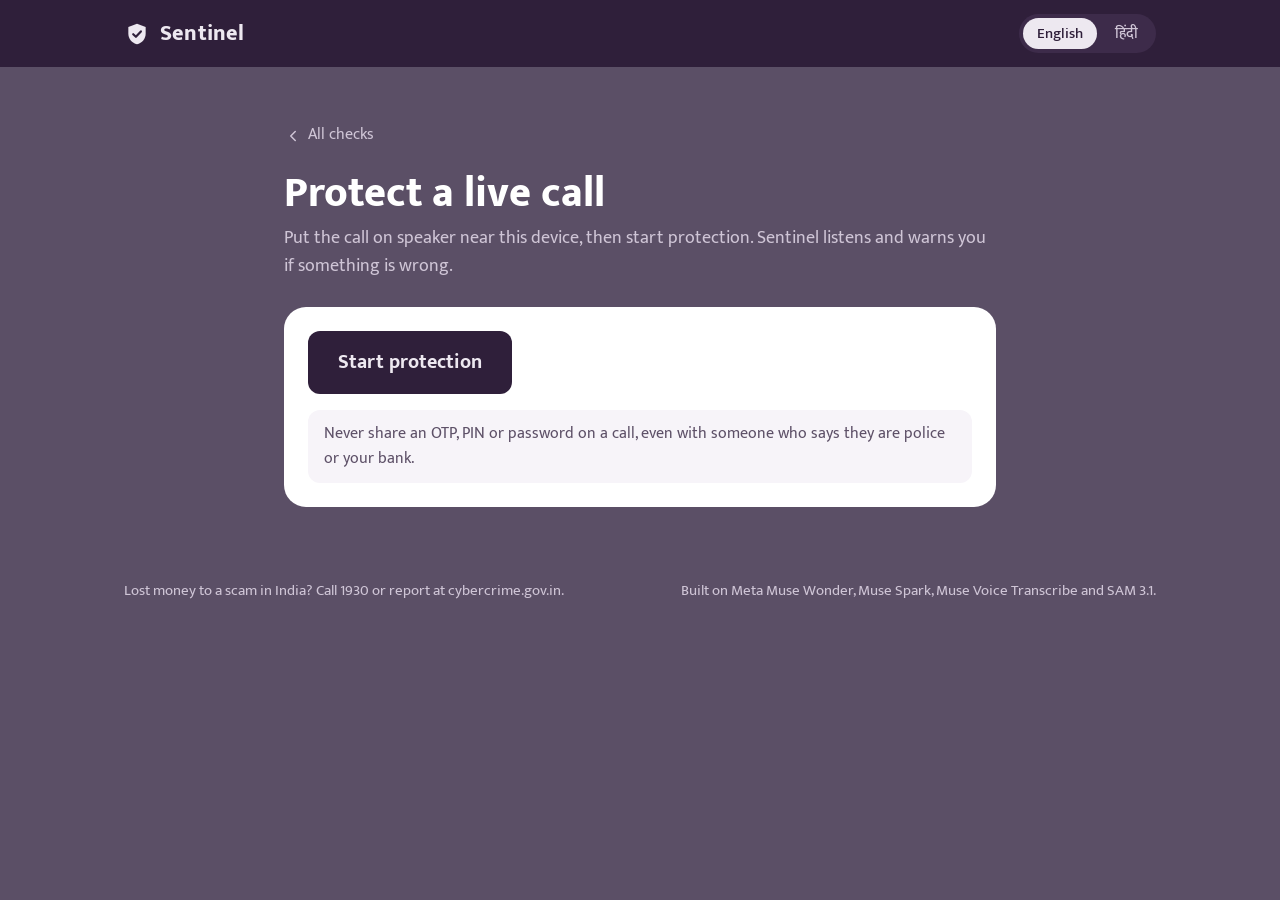
==== web/call.html @ 9b1523a7 "Sentinel: initial public version" ====
<!doctype html>
<html lang="en">
<head>
  <meta charset="utf-8">
  <meta name="viewport" content="width=device-width, initial-scale=1">
  <title>Protect a live call — Sentinel</title>
  <link rel="preconnect" href="https://fonts.googleapis.com">
  <link rel="preconnect" href="https://fonts.gstatic.com" crossorigin>
  <link href="https://fonts.googleapis.com/css2?family=Mukta:wght@400;500;700;800&display=swap" rel="stylesheet">
  <link rel="stylesheet" href="style.css?v=4">
  <script src="app.js?v=4" defer></script>
</head>
<body>

  <header class="topbar">
    <div class="topbar-inner">
      <a class="brand" href="index.html">
        <svg viewBox="0 0 24 24" fill="none" aria-hidden="true">
          <path d="M12 2.5 4 5.5v6.2c0 4.6 3.3 8.6 8 9.8 4.7-1.2 8-5.2 8-9.8V5.5l-8-3Z" fill="#EDE8F0"/>
          <path d="M8.5 12.2 11 14.6l4.6-5" stroke="#2F1F3A" stroke-width="2" stroke-linecap="round" stroke-linejoin="round"/>
        </svg>
        Sentinel
      </a>
      <div class="lang-switch" role="group" aria-label="Language">
        <button type="button" data-lang="English" aria-pressed="true">English</button>
        <button type="button" data-lang="Hindi" aria-pressed="false">हिंदी</button>
      </div>
    </div>
  </header>

  <main class="page">
    <a class="back" href="index.html">
      <svg viewBox="0 0 24 24" fill="none" stroke="currentColor" stroke-width="2" stroke-linecap="round" stroke-linejoin="round" aria-hidden="true"><path d="M15 18 9 12l6-6"/></svg>
      <span data-i18n="nav.all">All checks</span>
    </a>

    <h1 data-i18n="call.title">Protect a live call</h1>
    <p class="lead" data-i18n="call.lead">Put the call on speaker near this device, then start protection. Sentinel listens and warns you if something is wrong.</p>

    <!-- Before the call -->
    <div class="sheet call-start" id="start-view">
      <button type="button" class="btn-primary" id="start" data-i18n="call.cta">Start protection</button>
      <p class="call-tip" data-i18n="call.tip">Never share an OTP, PIN or password on a call, even with someone who says they are police or your bank.</p>
    </div>

    <!-- During the call -->
    <div class="call-live" id="live-view" hidden>
      <div class="call-status connecting" id="status">
        <div class="status-left">
          <span class="pulse" aria-hidden="true"></span>
          <span id="status-text" data-i18n="call.connecting">Connecting…</span>
          <span class="timer" id="timer">0:00</span>
        </div>
        <button type="button" class="btn-end" id="end" data-i18n="call.end">End protection</button>
      </div>

      <div class="sheet risk-panel" id="risk" aria-live="polite">
        <p class="risk-waiting" data-i18n="call.waiting">Sentinel is listening. Warnings will appear here.</p>
      </div>

      <div class="sheet convo">
        <h2 data-i18n="call.transcript">Live conversation</h2>
        <div class="convo-lines" id="lines"></div>
      </div>
    </div>

    <!-- After the call -->
    <div class="sheet call-ended" id="ended-view" hidden>
      <p id="ended-text" data-i18n="call.ended">Protection ended.</p>
      <button type="button" class="btn-primary" id="again" data-i18n="call.again">Start again</button>
    </div>

    <p id="error" class="error" role="alert" hidden></p>
  </main>

  <!-- Full-screen STOP takeover -->
  <div class="stop-overlay" id="stop" role="alertdialog" aria-modal="true" aria-labelledby="stop-title" aria-describedby="stop-message" hidden>
    <h2 class="stop-title" id="stop-title" data-i18n="call.stopTitle">STOP</h2>
    <p class="stop-message" id="stop-message"></p>
    <p class="stop-action" id="stop-action"></p>
    <button type="button" class="stop-ok" id="stop-ok" data-i18n="call.ok">Okay</button>
  </div>

  <footer>
    <p data-i18n="footer.help">Lost money to a scam in India? Call 1930 or report at cybercrime.gov.in.</p>
    <p data-i18n="footer.models">Built on Meta Muse Wonder, Muse Spark, Muse Voice Transcribe and SAM 3.1.</p>
  </footer>

  <script>
    const TARGET_RATE = 24000;   // what Muse Voice Transcribe expects

    // Float32 audio at the mic's rate -> 16-bit PCM at 24 kHz (linear resampling, fast enough for live use)
    function toPcm24k(input, fromRate) {
      const ratio = fromRate / TARGET_RATE;
      const outLen = Math.floor(input.length / ratio);
      const out = new Int16Array(outLen);
      for (let i = 0; i < outLen; i++) {
        const pos = i * ratio;
        const i0 = Math.floor(pos);
        const i1 = Math.min(i0 + 1, input.length - 1);
        const s = input[i0] + (input[i1] - input[i0]) * (pos - i0);
        const c = Math.max(-1, Math.min(1, s));
        out[i] = c < 0 ? c * 0x8000 : c * 0x7fff;
      }
      return out.buffer;
    }

    // While Sentinel speaks a warning, the mic is muted so the warning isn't transcribed as part of the call.
    let speaking = false;
    function speak(text) {
      if (!("speechSynthesis" in window) || !text) return;
      const u = new SpeechSynthesisUtterance(text);
      u.lang = getLang() === "Hindi" ? "hi-IN" : "en-IN";
      u.rate = 0.95;
      const done = () => setTimeout(() => { speaking = false; }, 600);   // small tail for room echo
      u.onend = done;
      u.onerror = done;
      speaking = true;
      speechSynthesis.cancel();
      speechSynthesis.speak(u);
    }
    function silenceLike(buffer) {
      return new Int16Array(new Int16Array(buffer).length).buffer;      // keep timing, send no voice
    }

    document.addEventListener("DOMContentLoaded", () => {
      const $ = (id) => document.getElementById(id);
      const startView = $("start-view"), liveView = $("live-view"), endedView = $("ended-view");
      const status = $("status"), statusText = $("status-text"), timer = $("timer");
      const risk = $("risk"), lines = $("lines"), errorBox = $("error");
      const overlay = $("stop");

      let ws = null, mic = null, tick = null, ending = false;
      let scammer = null, partialEl = null;

      function showError(text) {
        errorBox.textContent = text;
        errorBox.hidden = false;
      }

      // After the call ends, the conversation and final verdict stay visible for review.
      function setView(name) {
        startView.hidden = name !== "start";
        liveView.hidden = name === "start";
        endedView.hidden = name !== "ended";
        $("end").hidden = name === "ended";
        if (name === "ended") setStatus("call.ended", true);
      }

      function setStatus(key, connecting) {
        statusText.dataset.i18n = key;
        statusText.textContent = t(key);
        status.classList.toggle("connecting", connecting);
      }

      function speakerLabel(speaker) {
        if (!scammer) return `${t("speaker")} ${speaker}`;
        return speaker === scammer ? t("call.scammer") : t("call.other");
      }

      function relabelLines() {
        lines.querySelectorAll(".line[data-speaker]").forEach((line) => {
          line.classList.toggle("scammer", line.dataset.speaker === scammer);
          line.querySelector(".who").textContent = speakerLabel(line.dataset.speaker);
        });
      }

      function addLine(speaker, text) {
        partialEl?.remove();
        partialEl = null;
        const line = el("div", "line");
        line.dataset.speaker = speaker;
        line.classList.toggle("scammer", speaker === scammer);
        line.append(el("span", "who", speakerLabel(speaker)), el("span", "said", text));
        lines.append(line);
        lines.scrollTop = lines.scrollHeight;
      }

      function showPartial(text) {
        if (!text.trim()) return;
        if (!partialEl) {
          partialEl = el("div", "line partial");
          partialEl.append(el("span", "who", "…"), el("span", "said"));
          lines.append(partialEl);
        }
        partialEl.querySelector(".said").textContent = text;
        lines.scrollTop = lines.scrollHeight;
      }

      function showRisk(msg) {
        const verdict = String(msg.verdict || "SAFE").toUpperCase();
        risk.className = `sheet risk-panel verdict-${verdict.toLowerCase()}`;
        risk.replaceChildren();
        const head = el("div", "verdict-head");
        head.append(el("h2", "verdict-title", t(`verdict.${verdict}`)),
                    el("span", "risk", `${t("label.risk")} ${msg.score ?? 0}/100`));
        risk.append(head);
        if (msg.scam_type) risk.append(el("p", "scam-type", msg.scam_type));
        if (msg.action && verdict !== "SAFE") {
          const action = el("div", "action");
          action.append(el("h3", null, t("label.action")), el("p", null, msg.action));
          risk.append(action);
        }
        if (msg.scammer_speaker && msg.scammer_speaker !== scammer) {
          scammer = msg.scammer_speaker;
          relabelLines();
        }
      }

      function showStop(msg) {
        $("stop-message").textContent = msg.message || "";
        $("stop-action").textContent = msg.action || "";
        overlay.hidden = false;
        $("stop-ok").focus();
        speak(msg.message);
        navigator.vibrate?.([400, 150, 400, 150, 400]);
        showRisk({ verdict: "SCAM", score: 100, action: msg.action });
      }

      $("stop-ok").addEventListener("click", () => {
        overlay.hidden = true;
        speechSynthesis?.cancel();
        speaking = false;
        $("end").focus();
      });

      async function cleanup() {
        clearInterval(tick);
        const active = mic;
        mic = null;
        if (active) {
          try { await active.stop(); } catch { /* already stopped */ }
        }
      }

      async function start() {
        errorBox.hidden = true;
        ending = false;
        scammer = null;
        partialEl = null;
        lines.replaceChildren();
        risk.className = "sheet risk-panel";
        risk.replaceChildren(el("p", "risk-waiting", t("call.waiting")));
        setView("live");
        setStatus("call.connecting", true);
        timer.textContent = "0:00";

        const proto = location.protocol === "https:" ? "wss" : "ws";
        ws = new WebSocket(`${proto}://${location.host}/ws/live?language=${encodeURIComponent(getLang())}`);

        ws.onmessage = async (event) => {
          const msg = JSON.parse(event.data);
          switch (msg.type) {
            case "ready":
              try {
                mic = await startMic((chunk, rate) => {
                  if (ws?.readyState !== WebSocket.OPEN) return;
                  const pcm = toPcm24k(chunk, rate);
                  ws.send(speaking ? silenceLike(pcm) : pcm);
                });
              } catch (err) {
                showError(err.message);
                ws.close();
                setView("start");
                return;
              }
              setStatus("call.listening", false);
              const started = Date.now();
              tick = setInterval(() => {
                const secs = Math.floor((Date.now() - started) / 1000);
                timer.textContent = `${Math.floor(secs / 60)}:${String(secs % 60).padStart(2, "0")}`;
              }, 500);
              break;
            case "partial": showPartial(msg.text || ""); break;
            case "line": addLine(msg.speaker || "A", msg.text || ""); break;
            case "verdict": showRisk(msg); break;
            case "stop": showStop(msg); break;
            case "error": showError(msg.message || t("error.generic")); break;
            case "ended":
              ending = true;
              break;
          }
        };

        ws.onclose = async () => {
          await cleanup();
          ws = null;
          if (!ending) showError(t("call.lost"));
          setView("ended");
        };
      }

      async function end() {
        ending = true;
        await cleanup();
        if (ws?.readyState === WebSocket.OPEN) ws.send(JSON.stringify({ type: "end" }));
        setStatus("call.ended", true);
      }

      $("start").addEventListener("click", start);
      $("end").addEventListener("click", end);
      $("again").addEventListener("click", start);
      window.addEventListener("beforeunload", () => ws?.close());
    });
  </script>
</body>
</html>
---- web/style.css ----
/* Sentinel — shared styles
   Palette: Dusk mauve page, plum ink structure, white result sheets.
   Verdict colours (jade / saffron / signal red) are used ONLY for verdicts. */

:root {
  --dusk: #5B4F66;
  --dusk-deep: #4E4358;
  --plum: #2F1F3A;
  --plum-soft: #3D2B4A;
  --lilac: #EDE8F0;
  --lilac-dim: #CFC5D6;
  --white: #FFFFFF;
  --ink: #2F1F3A;
  --ink-soft: #5E5168;
  --jade: #1E8A5A;
  --saffron: #D99A00;
  --red: #D3263B;

  --radius-sheet: 22px;
  --radius-card: 18px;
  --radius-control: 12px;

  --font: "Mukta", "Noto Sans Devanagari", system-ui, sans-serif;
}

*, *::before, *::after { box-sizing: border-box; }

html { -webkit-text-size-adjust: 100%; }

body {
  margin: 0;
  font-family: var(--font);
  font-size: 18px;
  line-height: 1.55;
  color: var(--lilac);
  background: var(--dusk);
}

a { color: inherit; }

:focus-visible {
  outline: 3px solid var(--lilac);
  outline-offset: 3px;
  border-radius: 6px;
}

/* ---------- Top bar ---------- */

.topbar {
  background: var(--plum);
}

.topbar-inner {
  max-width: 1080px;
  margin: 0 auto;
  padding: 14px 24px;
  display: flex;
  align-items: center;
  justify-content: space-between;
  gap: 16px;
}

.brand {
  display: flex;
  align-items: center;
  gap: 10px;
  text-decoration: none;
  font-weight: 800;
  font-size: 22px;
  letter-spacing: 0.2px;
  color: var(--lilac);
}

.brand svg { width: 26px; height: 26px; }

.lang-switch {
  display: flex;
  gap: 4px;
  padding: 4px;
  border-radius: 999px;
  background: var(--plum-soft);
}

.lang-switch button {
  font: inherit;
  font-size: 15px;
  font-weight: 500;
  color: var(--lilac-dim);
  background: transparent;
  border: 0;
  padding: 4px 14px;
  border-radius: 999px;
  cursor: pointer;
}

.lang-switch button[aria-pressed="true"] {
  background: var(--lilac);
  color: var(--plum);
}

/* ---------- Page frame ---------- */

main {
  max-width: 1080px;
  margin: 0 auto;
  padding: 56px 24px 72px;
}

.intro { max-width: 640px; margin-bottom: 44px; }

.intro h1 {
  margin: 0 0 14px;
  font-size: clamp(34px, 5.2vw, 54px);
  line-height: 1.08;
  font-weight: 800;
  color: var(--white);
}

.intro p {
  margin: 0;
  font-size: 19px;
  color: var(--lilac-dim);
}

/* ---------- Feature grid (home) ---------- */

.features {
  display: grid;
  grid-template-columns: 1.35fr 1fr;
  grid-template-areas:
    "call voice"
    "call screenshot"
    "message message";
  gap: 18px;
}

.feature {
  position: relative;
  display: flex;
  flex-direction: column;
  gap: 8px;
  padding: 26px 26px 24px;
  border-radius: var(--radius-card);
  background: var(--white);
  color: var(--ink);
  text-decoration: none;
  border: 2px solid transparent;
  transition: border-color 0.15s ease;
}

.feature:hover { border-color: var(--plum); }

.feature h2 {
  margin: 0;
  font-size: 23px;
  line-height: 1.2;
  font-weight: 700;
}

.feature p {
  margin: 0;
  color: var(--ink-soft);
  font-size: 17px;
  max-width: 46ch;
}

.feature .icon {
  width: 44px;
  height: 44px;
  display: grid;
  place-items: center;
  border-radius: 12px;
  background: var(--lilac);
  color: var(--plum);
  margin-bottom: 6px;
}

.feature .icon svg { width: 24px; height: 24px; }

.feature-voice { grid-area: voice; }
.feature-screenshot { grid-area: screenshot; }

/* Message card: a wide horizontal strip, different rhythm from the others */
.feature-message {
  grid-area: message;
  flex-direction: row;
  align-items: center;
  gap: 20px;
}
.feature-message .icon { margin: 0; flex-shrink: 0; }
.feature-message .text { display: flex; flex-direction: column; gap: 4px; }

/* Live call: the hero feature, plum and larger */
.feature-call {
  grid-area: call;
  background: var(--plum);
  color: var(--lilac);
  padding: 34px 32px 30px;
  border-radius: var(--radius-sheet);
  justify-content: space-between;
  min-height: 360px;
}
.feature-call:hover { border-color: var(--lilac); }
.feature-call h2 { font-size: 32px; color: var(--white); }
.feature-call p { color: var(--lilac-dim); font-size: 18px; }
.feature-call .icon { background: var(--plum-soft); color: var(--lilac); }

.cta {
  align-self: flex-start;
  margin-top: 18px;
  padding: 12px 22px;
  border-radius: var(--radius-control);
  background: var(--lilac);
  color: var(--plum);
  font-weight: 700;
  font-size: 17px;
}

/* Listening bars: the one ambient motion on the home page */
.listening {
  display: flex;
  align-items: flex-end;
  gap: 5px;
  height: 40px;
  margin: 18px 0 4px;
}
.listening span {
  width: 6px;
  border-radius: 3px;
  background: var(--lilac-dim);
  height: 30%;
  animation: listen 1.4s ease-in-out infinite;
}
.listening span:nth-child(2) { animation-delay: 0.15s; }
.listening span:nth-child(3) { animation-delay: 0.3s; }
.listening span:nth-child(4) { animation-delay: 0.45s; }
.listening span:nth-child(5) { animation-delay: 0.6s; }
.listening span:nth-child(6) { animation-delay: 0.75s; }
.listening span:nth-child(7) { animation-delay: 0.9s; }

@keyframes listen {
  0%, 100% { height: 25%; }
  50% { height: 95%; }
}

/* ---------- Footer ---------- */

footer {
  max-width: 1080px;
  margin: 0 auto;
  padding: 0 24px 40px;
  font-size: 15px;
  color: var(--lilac-dim);
  display: flex;
  flex-wrap: wrap;
  justify-content: space-between;
  gap: 8px 24px;
}

footer p { margin: 0; }

/* ---------- Responsive ---------- */

@media (max-width: 760px) {
  main { padding: 36px 18px 56px; }
  .features {
    grid-template-columns: 1fr;
    grid-template-areas: "call" "voice" "screenshot" "message";
  }
  .feature-call { min-height: 0; }
  .feature-message { flex-direction: column; align-items: flex-start; }
}

@media (prefers-reduced-motion: reduce) {
  .listening span { animation: none; height: 60%; }
  .feature { transition: none; }
}

/* =========================================================
   Feature pages (message, screenshot, voice, call)
   ========================================================= */

:root {
  --saffron-text: #8A6000;          /* readable saffron for text on white */
  --red-tint: #FBE8EA;
  --saffron-tint: #FCF2DA;
  --jade-tint: #E4F3EC;
}

.page { max-width: 760px; }

.back {
  display: inline-flex;
  align-items: center;
  gap: 6px;
  margin-bottom: 22px;
  font-size: 16px;
  color: var(--lilac-dim);
  text-decoration: none;
}
.back:hover { color: var(--white); }
.back svg { width: 18px; height: 18px; }

.page h1 {
  margin: 0 0 8px;
  font-size: clamp(30px, 4.4vw, 42px);
  line-height: 1.12;
  font-weight: 800;
  color: var(--white);
}

.lead { margin: 0 0 26px; color: var(--lilac-dim); font-size: 18px; }

.sr-only {
  position: absolute; width: 1px; height: 1px; padding: 0; margin: -1px;
  overflow: hidden; clip: rect(0 0 0 0); white-space: nowrap; border: 0;
}

/* White sheet: the only white surface, where input and results live */
.sheet {
  background: var(--white);
  color: var(--ink);
  border-radius: var(--radius-sheet);
  padding: 24px;
}

textarea {
  width: 100%;
  min-height: 170px;
  resize: vertical;
  font: inherit;
  font-size: 18px;
  color: var(--ink);
  border: 2px solid #E4DEE8;
  border-radius: var(--radius-control);
  padding: 14px 16px;
  background: #FBFAFC;
}
textarea:focus { outline: none; border-color: var(--plum); background: var(--white); }

.input-row {
  display: flex;
  flex-wrap: wrap;
  align-items: center;
  justify-content: space-between;
  gap: 14px;
  margin-top: 16px;
}

.examples {
  display: flex;
  flex-wrap: wrap;
  align-items: center;
  gap: 8px;
  font-size: 15px;
  color: var(--ink-soft);
}

.chip {
  font: inherit;
  font-size: 15px;
  padding: 4px 12px;
  border-radius: 999px;
  border: 1.5px solid #D9D1DF;
  background: var(--white);
  color: var(--ink);
  cursor: pointer;
}
.chip:hover { border-color: var(--plum); }

.btn-primary {
  font: inherit;
  font-size: 18px;
  font-weight: 700;
  padding: 12px 26px;
  border: 0;
  border-radius: var(--radius-control);
  background: var(--plum);
  color: var(--lilac);
  cursor: pointer;
}
.btn-primary:hover { background: var(--plum-soft); }
.btn-primary:disabled { opacity: 0.55; cursor: progress; }
.sheet .btn-primary:focus-visible, .sheet .chip:focus-visible { outline-color: var(--plum); }

.error {
  margin: 16px 0 0;
  padding: 12px 16px;
  border-radius: var(--radius-control);
  background: var(--red-tint);
  color: #8E1222;
  font-weight: 500;
}

.loading {
  display: flex;
  align-items: center;
  gap: 12px;
  margin-top: 22px;
  color: var(--lilac);
  font-size: 18px;
}
.loading[hidden], .error[hidden] { display: none; }

.spinner {
  width: 20px; height: 20px;
  border-radius: 50%;
  border: 3px solid rgba(237, 232, 240, 0.3);
  border-top-color: var(--lilac);
  animation: spin 0.9s linear infinite;
}
@keyframes spin { to { transform: rotate(360deg); } }

/* ---------- Result sheet ---------- */

#result:empty { display: none; }
#result { margin-top: 26px; scroll-margin-top: 20px; }

.result { border-top: 8px solid var(--jade); padding-top: 26px; }
.verdict-scam { border-top-color: var(--red); }
.verdict-suspicious { border-top-color: var(--saffron); }

.verdict-head {
  display: flex;
  flex-wrap: wrap;
  align-items: baseline;
  justify-content: space-between;
  gap: 8px 16px;
}

.verdict-title {
  margin: 0;
  font-size: clamp(28px, 4vw, 36px);
  line-height: 1.15;
  font-weight: 800;
  color: var(--jade);
}
.verdict-title:focus { outline: none; }
.verdict-scam .verdict-title { color: var(--red); }
.verdict-suspicious .verdict-title { color: var(--saffron-text); }

.risk { font-size: 16px; font-weight: 500; color: var(--ink-soft); }

.scam-type { margin: 4px 0 0; font-size: 17px; color: var(--ink-soft); }

.action {
  margin: 20px 0 6px;
  padding: 16px 18px;
  border-radius: var(--radius-control);
  background: var(--jade-tint);
}
.verdict-scam .action { background: var(--red-tint); }
.verdict-suspicious .action { background: var(--saffron-tint); }
.action h3 { margin: 0 0 4px; }
.action p { margin: 0; font-size: 19px; font-weight: 500; }

.result h3 {
  margin: 22px 0 6px;
  font-size: 18px;
  font-weight: 700;
  color: var(--ink);
}

.explanation { margin: 0; max-width: 68ch; }

.signs, .findings { list-style: none; margin: 0; padding: 0; }

.signs li {
  padding: 10px 0;
  border-bottom: 1px solid #EEE9F1;
}
.signs li:last-child { border-bottom: 0; }
.signs strong { display: block; font-weight: 700; }
.signs q {
  display: block;
  margin-top: 2px;
  color: var(--ink-soft);
  font-style: italic;
}

.findings li {
  display: flex;
  gap: 12px;
  align-items: baseline;
  padding: 8px 0;
}
.findings .tool {
  flex-shrink: 0;
  font-size: 14px;
  font-weight: 700;
  padding: 2px 10px;
  border-radius: 999px;
  background: var(--lilac);
  color: var(--plum);
}

@media (max-width: 760px) {
  .sheet { padding: 18px; }
  .input-row { flex-direction: column; align-items: stretch; }
  .btn-primary { width: 100%; }
  .findings li { flex-direction: column; gap: 4px; }
}

@media (prefers-reduced-motion: reduce) {
  .spinner { animation-duration: 2.5s; }
}

/* ---------- Screenshot attachment (message page) ---------- */

.attach-row {
  display: flex;
  flex-wrap: wrap;
  align-items: center;
  gap: 10px 14px;
  margin-top: 14px;
}

.attach-btn {
  display: inline-flex;
  align-items: center;
  gap: 8px;
  font-size: 16px;
  font-weight: 700;
  padding: 8px 16px;
  border-radius: var(--radius-control);
  border: 2px solid var(--plum);
  color: var(--plum);
  background: var(--white);
  cursor: pointer;
}
.attach-btn:hover { background: var(--lilac); }
.attach-btn svg { width: 18px; height: 18px; }
.attach-btn:focus-within { outline: 3px solid var(--plum); outline-offset: 3px; }

.attach-hint { font-size: 15px; color: var(--ink-soft); }

.preview {
  display: flex;
  align-items: center;
  gap: 14px;
  margin-top: 14px;
  padding: 10px;
  border-radius: var(--radius-control);
  background: #F7F4F9;
}
.preview[hidden] { display: none; }
.preview img {
  height: 96px;
  max-width: 160px;
  object-fit: cover;
  border-radius: 8px;
  border: 1px solid #E4DEE8;
}
.preview .name { font-size: 15px; color: var(--ink-soft); word-break: break-all; }

.remove-btn {
  margin-left: auto;
  font: inherit;
  font-size: 15px;
  padding: 6px 12px;
  border-radius: 999px;
  border: 1.5px solid #D9D1DF;
  background: var(--white);
  color: var(--ink);
  cursor: pointer;
}
.remove-btn:hover { border-color: var(--red); color: var(--red); }

.sheet.dragging { outline: 3px dashed var(--plum); outline-offset: -10px; }

/* ---------- Screenshot page ---------- */

.dropzone {
  display: flex;
  flex-direction: column;
  align-items: center;
  justify-content: center;
  gap: 14px;
  min-height: 230px;
  padding: 28px 20px;
  text-align: center;
  border: 2px dashed #CFC5D6;
  border-radius: var(--radius-control);
  background: #FBFAFC;
  color: var(--ink-soft);
}
.dropzone[hidden] { display: none; }
.dropzone svg { width: 40px; height: 40px; color: var(--plum); }
.dropzone p { margin: 0; font-size: 17px; }
.dragging .dropzone, .dropzone.dragging { border-color: var(--plum); background: var(--lilac); }

.preview-large {
  display: flex;
  flex-direction: column;
  align-items: center;
  gap: 12px;
}
.preview-large[hidden] { display: none; }
.preview-large img {
  max-width: 100%;
  max-height: 360px;
  border-radius: 10px;
  border: 1px solid #E4DEE8;
}

.actions-row {
  display: flex;
  flex-wrap: wrap;
  justify-content: flex-end;
  gap: 12px;
  margin-top: 16px;
}

/* Evidence: image with numbered boxes, list beside it */
.evidence {
  display: grid;
  grid-template-columns: minmax(0, 1fr) minmax(200px, 0.8fr);
  gap: 22px;
  align-items: start;
  margin: 22px 0 4px;
}

.evidence-frame {
  position: relative;
  justify-self: center;
  line-height: 0;
  max-width: 100%;
}
.evidence-frame img {
  display: block;
  max-width: 100%;
  max-height: 560px;
  border-radius: 10px;
}

.ebox {
  position: absolute;
  border: 3px solid var(--red);
  border-radius: 6px;
  transition: background-color 0.15s ease;
}
.ebox.active { background: rgba(211, 38, 59, 0.18); }

.etag {
  position: absolute;
  top: -14px;
  left: -3px;
  min-width: 24px;
  height: 24px;
  padding: 0 6px;
  border-radius: 6px;
  background: var(--red);
  color: var(--white);
  font-size: 14px;
  font-weight: 800;
  line-height: 24px;
  text-align: center;
}

.evidence-side h3 { margin-top: 0; }

.evidence-list { list-style: none; margin: 0; padding: 0; }
.evidence-list li {
  display: flex;
  gap: 12px;
  align-items: flex-start;
  padding: 10px 8px;
  border-radius: 10px;
  cursor: default;
}
.evidence-list li:hover, .evidence-list li:focus { background: var(--red-tint); outline: none; }
.evidence-list .num {
  flex-shrink: 0;
  width: 26px;
  height: 26px;
  border-radius: 6px;
  background: var(--red);
  color: var(--white);
  font-weight: 800;
  font-size: 14px;
  display: grid;
  place-items: center;
}
.evidence-list .etext { display: flex; flex-direction: column; line-height: 1.35; }
.evidence-list small { color: var(--ink-soft); font-size: 14px; }

@media (max-width: 760px) {
  .evidence { grid-template-columns: 1fr; }
}

@media (prefers-reduced-motion: reduce) {
  .ebox { transition: none; }
}

/* ---------- Voice page ---------- */

.voice-input {
  display: grid;
  grid-template-columns: 1fr auto 1fr;
  align-items: stretch;
  gap: 16px;
}
.voice-input[hidden] { display: none; }
.voice-input .dropzone { min-height: 200px; }
.or {
  align-self: center;
  font-size: 16px;
  color: var(--ink-soft);
}

.recorder {
  display: flex;
  flex-direction: column;
  align-items: center;
  justify-content: center;
  gap: 12px;
  border-radius: var(--radius-control);
  background: #FBFAFC;
  border: 2px solid #EEE9F1;
  padding: 24px 16px;
}

.record-btn {
  width: 84px;
  height: 84px;
  border-radius: 50%;
  border: 0;
  background: var(--plum);
  color: var(--lilac);
  display: grid;
  place-items: center;
  cursor: pointer;
}
.record-btn svg { width: 34px; height: 34px; }
.record-btn:hover { background: var(--plum-soft); }
.record-btn.recording { background: var(--red); }
.record-btn:focus-visible { outline: 3px solid var(--plum); outline-offset: 4px; }

.record-label { font-weight: 700; font-size: 17px; color: var(--ink); }
.timer { font-size: 22px; font-weight: 700; color: var(--red); font-variant-numeric: tabular-nums; }
.timer[hidden] { display: none; }

.audio-preview {
  display: flex;
  flex-wrap: wrap;
  align-items: center;
  gap: 12px;
}
.audio-preview[hidden] { display: none; }
.audio-preview audio { flex: 1 1 280px; }

.voice-box {
  margin-top: 22px;
  padding: 18px;
  border-radius: var(--radius-control);
  border: 2px solid #EEE9F1;
}
.voice-box h3 { margin: 0 0 4px; }
.voice-verdict { margin: 0 0 12px; font-size: 21px; font-weight: 800; color: var(--saffron-text); }
.voice-real .voice-verdict { color: var(--jade); }
.voice-ai_generated .voice-verdict { color: var(--red); }

.meter-label { margin: 0 0 6px; font-size: 15px; color: var(--ink-soft); }
.meter {
  height: 10px;
  border-radius: 999px;
  background: #EEE9F1;
  overflow: hidden;
}
.meter span { display: block; height: 100%; background: var(--saffron); border-radius: 999px; }
.voice-real .meter span { background: var(--jade); }
.voice-ai_generated .meter span { background: var(--red); }

.voice-signals { margin: 12px 0 0; padding-left: 20px; }
.voice-signals li { margin: 2px 0; }
.voice-note { margin: 12px 0 0; font-size: 15px; color: var(--ink-soft); }

.transcript {
  margin-top: 22px;
  padding: 14px 16px;
  border-radius: var(--radius-control);
  background: #F7F4F9;
}
.transcript summary { cursor: pointer; font-weight: 700; }
.transcript p { margin: 10px 0 0; }

@media (max-width: 760px) {
  .voice-input { grid-template-columns: 1fr; }
  .or { justify-self: center; }
}

/* ---------- Live call page ---------- */

.call-start {
  display: flex;
  flex-direction: column;
  align-items: flex-start;
  gap: 16px;
}
.call-start[hidden], .call-live[hidden], .call-ended[hidden] { display: none; }
.call-start .btn-primary { font-size: 20px; padding: 16px 30px; }
.call-tip {
  margin: 0;
  padding: 12px 16px;
  border-radius: var(--radius-control);
  background: #F7F4F9;
  color: var(--ink-soft);
  font-size: 16px;
}

.call-status {
  display: flex;
  flex-wrap: wrap;
  align-items: center;
  justify-content: space-between;
  gap: 12px;
  margin-bottom: 18px;
  color: var(--lilac);
}
.status-left { display: flex; align-items: center; gap: 10px; font-size: 18px; font-weight: 700; }
.status-left .timer { color: var(--lilac-dim); font-size: 18px; font-weight: 500; }

.pulse {
  width: 12px;
  height: 12px;
  border-radius: 50%;
  background: #7FD4A8;
  box-shadow: 0 0 0 0 rgba(127, 212, 168, 0.6);
  animation: pulse 1.8s ease-out infinite;
}
.connecting .pulse { background: var(--lilac-dim); animation: none; }
@keyframes pulse {
  0% { box-shadow: 0 0 0 0 rgba(127, 212, 168, 0.6); }
  100% { box-shadow: 0 0 0 12px rgba(127, 212, 168, 0); }
}

.btn-end {
  font: inherit;
  font-size: 17px;
  font-weight: 700;
  padding: 10px 20px;
  border-radius: var(--radius-control);
  border: 2px solid var(--lilac);
  background: transparent;
  color: var(--lilac);
  cursor: pointer;
}
.btn-end:hover { background: var(--lilac); color: var(--plum); }

.risk-panel {
  border-top: 8px solid var(--lilac-dim);
  margin-bottom: 18px;
}
.risk-panel.verdict-safe { border-top-color: var(--jade); }
.risk-panel.verdict-suspicious { border-top-color: var(--saffron); }
.risk-panel.verdict-scam { border-top-color: var(--red); }
.risk-waiting { margin: 0; color: var(--ink-soft); font-size: 18px; }
.risk-panel .verdict-title { font-size: clamp(26px, 3.6vw, 32px); }
.risk-panel .action { margin-bottom: 0; }

.convo h2 { margin: 0 0 10px; font-size: 18px; font-weight: 700; color: var(--ink); }
.convo-lines {
  max-height: 340px;
  overflow-y: auto;
  display: flex;
  flex-direction: column;
  gap: 10px;
  padding-right: 4px;
}
.line { display: flex; gap: 10px; align-items: baseline; }
.line .who {
  flex-shrink: 0;
  font-size: 13px;
  font-weight: 700;
  padding: 2px 10px;
  border-radius: 999px;
  background: var(--lilac);
  color: var(--plum);
  white-space: nowrap;
}
.line.scammer .who { background: var(--red-tint); color: #8E1222; }
.line .said { color: var(--ink); }
.line.partial .said { color: var(--ink-soft); font-style: italic; }

.call-ended { display: flex; flex-direction: column; align-items: flex-start; gap: 14px; }
.call-ended p { margin: 0; font-size: 20px; font-weight: 700; color: var(--ink); }

/* Full-screen STOP takeover */
.stop-overlay {
  position: fixed;
  inset: 0;
  z-index: 1000;
  display: flex;
  flex-direction: column;
  align-items: center;
  justify-content: center;
  gap: 18px;
  padding: 32px 24px;
  text-align: center;
  background: var(--red);
  color: var(--white);
}
.stop-overlay[hidden] { display: none; }
.stop-title {
  margin: 0;
  font-size: clamp(64px, 14vw, 132px);
  line-height: 1;
  font-weight: 800;
  letter-spacing: 1px;
}
.stop-message {
  margin: 0;
  max-width: 24ch;
  font-size: clamp(24px, 3.6vw, 34px);
  line-height: 1.3;
  font-weight: 700;
}
.stop-action { margin: 0; max-width: 46ch; font-size: 19px; opacity: 0.95; }
.stop-ok {
  margin-top: 10px;
  font: inherit;
  font-size: 20px;
  font-weight: 800;
  padding: 14px 40px;
  border: 0;
  border-radius: var(--radius-control);
  background: var(--white);
  color: var(--red);
  cursor: pointer;
}
.stop-ok:focus-visible { outline: 3px solid var(--white); outline-offset: 4px; }

@media (prefers-reduced-motion: reduce) {
  .pulse { animation: none; }
}
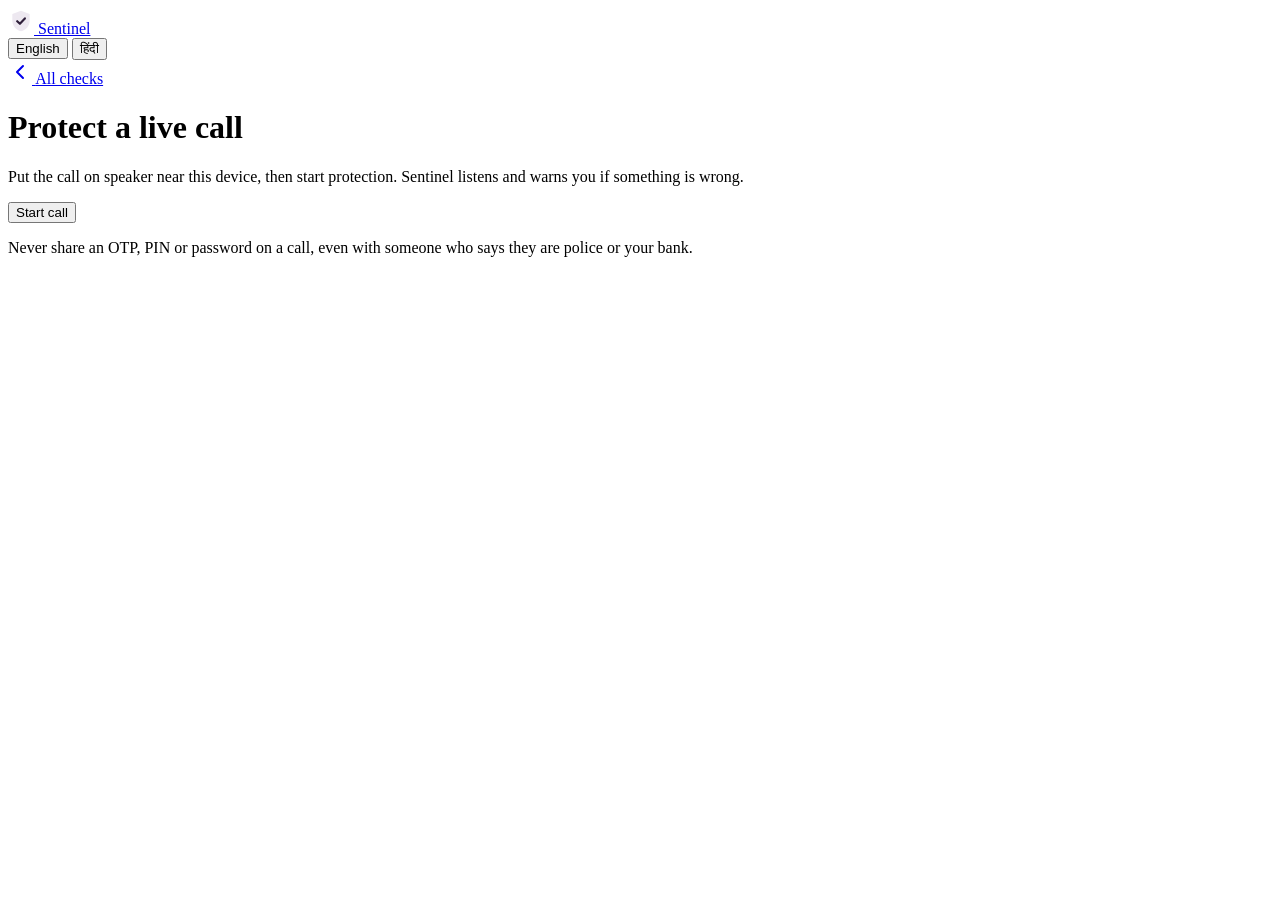
==== commit bdeb84bf: "Add favicon" ====
--- a/web/call.html
+++ b/web/call.html
@@ -7,15 +7,16 @@
   <link rel="preconnect" href="https://fonts.googleapis.com">
   <link rel="preconnect" href="https://fonts.gstatic.com" crossorigin>
   <link href="https://fonts.googleapis.com/css2?family=Mukta:wght@400;500;700;800&display=swap" rel="stylesheet">
-  <link rel="stylesheet" href="style.css?v=4">
-  <script src="app.js?v=4" defer></script>
+  <link rel="icon" href="favicon.svg" type="image/svg+xml">
+  <link rel="stylesheet" href="style.css?v=12">
+  <script src="app.js?v=12" defer></script>
 </head>
 <body>
 
   <header class="topbar">
     <div class="topbar-inner">
       <a class="brand" href="index.html">
-        <svg viewBox="0 0 24 24" fill="none" aria-hidden="true">
+        <svg viewBox="0 0 24 24" width="26" height="26" fill="none" aria-hidden="true">
           <path d="M12 2.5 4 5.5v6.2c0 4.6 3.3 8.6 8 9.8 4.7-1.2 8-5.2 8-9.8V5.5l-8-3Z" fill="#EDE8F0"/>
           <path d="M8.5 12.2 11 14.6l4.6-5" stroke="#2F1F3A" stroke-width="2" stroke-linecap="round" stroke-linejoin="round"/>
         </svg>
@@ -30,7 +31,7 @@
 
   <main class="page">
     <a class="back" href="index.html">
-      <svg viewBox="0 0 24 24" fill="none" stroke="currentColor" stroke-width="2" stroke-linecap="round" stroke-linejoin="round" aria-hidden="true"><path d="M15 18 9 12l6-6"/></svg>
+      <svg viewBox="0 0 24 24" width="24" height="24" fill="none" stroke="currentColor" stroke-width="2" stroke-linecap="round" stroke-linejoin="round" aria-hidden="true"><path d="M15 18 9 12l6-6"/></svg>
       <span data-i18n="nav.all">All checks</span>
     </a>
 
@@ -39,7 +40,7 @@
 
     <!-- Before the call -->
     <div class="sheet call-start" id="start-view">
-      <button type="button" class="btn-primary" id="start" data-i18n="call.cta">Start protection</button>
+      <button type="button" class="btn-primary" id="start" data-i18n="call.start">Start call</button>
       <p class="call-tip" data-i18n="call.tip">Never share an OTP, PIN or password on a call, even with someone who says they are police or your bank.</p>
     </div>
 
@@ -51,7 +52,7 @@
           <span id="status-text" data-i18n="call.connecting">Connecting…</span>
           <span class="timer" id="timer">0:00</span>
         </div>
-        <button type="button" class="btn-end" id="end" data-i18n="call.end">End protection</button>
+        <button type="button" class="btn-end" id="end" data-i18n="call.end">End call</button>
       </div>
 
       <div class="sheet risk-panel" id="risk" aria-live="polite">
@@ -67,7 +68,7 @@
     <!-- After the call -->
     <div class="sheet call-ended" id="ended-view" hidden>
       <p id="ended-text" data-i18n="call.ended">Protection ended.</p>
-      <button type="button" class="btn-primary" id="again" data-i18n="call.again">Start again</button>
+      <button type="button" class="btn-primary" id="again" data-i18n="call.again">Start call again</button>
     </div>
 
     <p id="error" class="error" role="alert" hidden></p>
@@ -81,10 +82,7 @@
     <button type="button" class="stop-ok" id="stop-ok" data-i18n="call.ok">Okay</button>
   </div>
 
-  <footer>
-    <p data-i18n="footer.help">Lost money to a scam in India? Call 1930 or report at cybercrime.gov.in.</p>
-    <p data-i18n="footer.models">Built on Meta Muse Wonder, Muse Spark, Muse Voice Transcribe and SAM 3.1.</p>
-  </footer>
+  <footer class="site-footer" id="site-footer"></footer>
 
   <script>
     const TARGET_RATE = 24000;   // what Muse Voice Transcribe expects
@@ -131,7 +129,7 @@
       const overlay = $("stop");
 
       let ws = null, mic = null, tick = null, ending = false;
-      let scammer = null, partialEl = null;
+      let scammer = null, partialEl = null, serverError = false, lastVerdict = null;
 
       function showError(text) {
         errorBox.textContent = text;
@@ -189,6 +187,10 @@
 
       function showRisk(msg) {
         const verdict = String(msg.verdict || "SAFE").toUpperCase();
+        if (verdict === "SCAM" && lastVerdict !== "SCAM") {
+          navigator.vibrate?.(300);            // early warning: one short buzz when risk first turns red
+        }
+        lastVerdict = verdict;
         risk.className = `sheet risk-panel verdict-${verdict.toLowerCase()}`;
         risk.replaceChildren();
         const head = el("div", "verdict-head");
@@ -236,6 +238,8 @@
       async function start() {
         errorBox.hidden = true;
         ending = false;
+        serverError = false;
+        lastVerdict = null;
         scammer = null;
         partialEl = null;
         lines.replaceChildren();
@@ -275,7 +279,10 @@
             case "line": addLine(msg.speaker || "A", msg.text || ""); break;
             case "verdict": showRisk(msg); break;
             case "stop": showStop(msg); break;
-            case "error": showError(msg.message || t("error.generic")); break;
+            case "error":
+              serverError = true;                       // keep the server's reason visible
+              showError(msg.message || t("error.generic"));
+              break;
             case "ended":
               ending = true;
               break;
@@ -285,7 +292,7 @@
         ws.onclose = async () => {
           await cleanup();
           ws = null;
-          if (!ending) showError(t("call.lost"));
+          if (!ending && !serverError) showError(t("call.lost"));
           setView("ended");
         };
       }
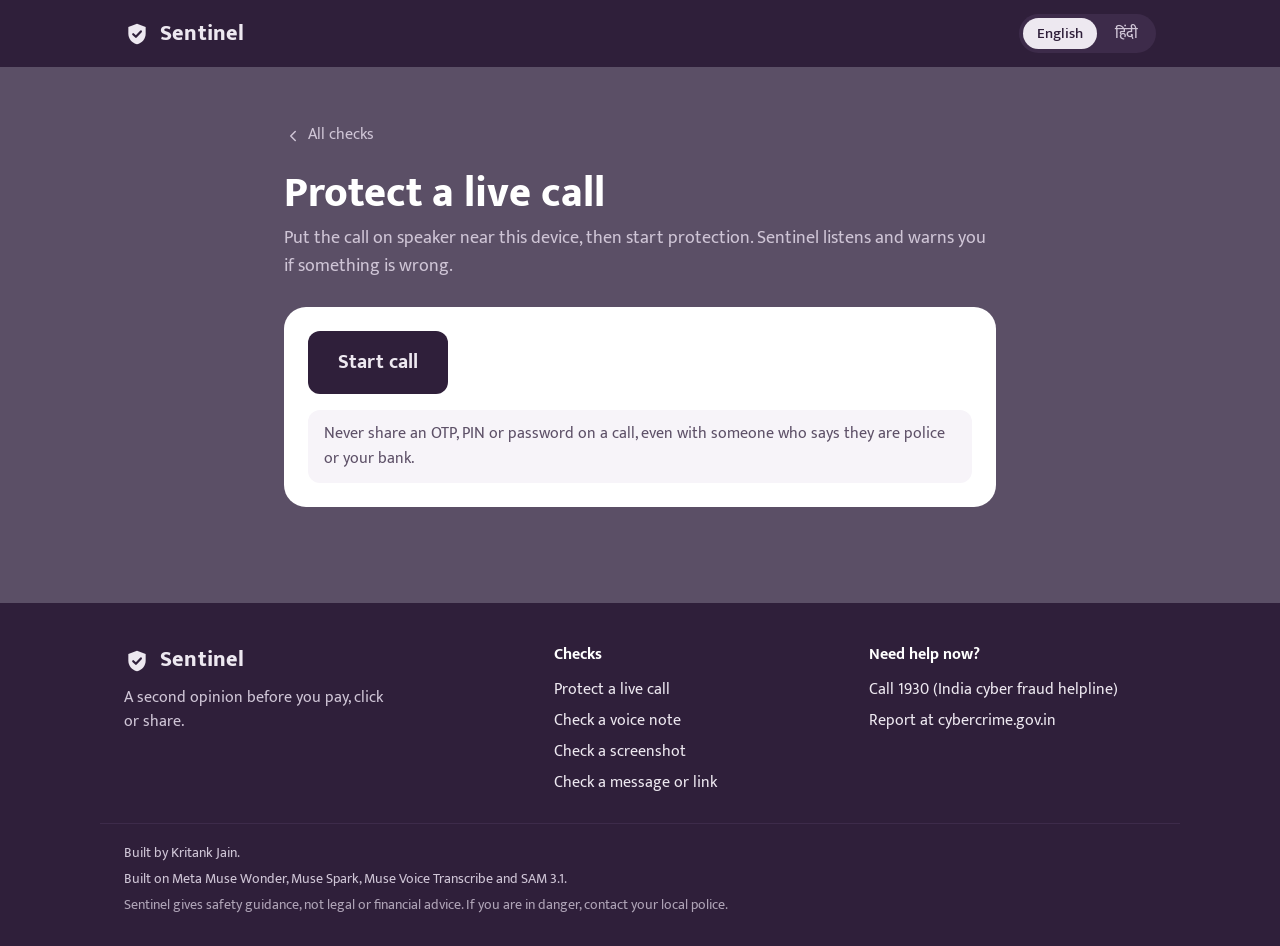
==== commit 0005274d: "Add GoatCounter visitor analytics" ====
--- a/web/call.html
+++ b/web/call.html
@@ -310,5 +310,6 @@
       window.addEventListener("beforeunload", () => ws?.close());
     });
   </script>
+  <script data-goatcounter="https://sentinel-scam.goatcounter.com/count" async src="https://gc.zgo.at/count.js"></script>
 </body>
 </html>
--- a/web/style.css
+++ b/web/style.css
@@ -0,0 +1,968 @@
+/* Sentinel — shared styles
+   Palette: Dusk mauve page, plum ink structure, white result sheets.
+   Verdict colours (jade / saffron / signal red) are used ONLY for verdicts. */
+
+:root {
+  --dusk: #5B4F66;
+  --dusk-deep: #4E4358;
+  --plum: #2F1F3A;
+  --plum-soft: #3D2B4A;
+  --lilac: #EDE8F0;
+  --lilac-dim: #CFC5D6;
+  --white: #FFFFFF;
+  --ink: #2F1F3A;
+  --ink-soft: #5E5168;
+  --jade: #1E8A5A;
+  --saffron: #D99A00;
+  --red: #D3263B;
+
+  --radius-sheet: 22px;
+  --radius-card: 18px;
+  --radius-control: 12px;
+
+  --font: "Mukta", "Noto Sans Devanagari", system-ui, sans-serif;
+}
+
+*, *::before, *::after { box-sizing: border-box; }
+
+html { -webkit-text-size-adjust: 100%; }
+
+body {
+  margin: 0;
+  font-family: var(--font);
+  font-size: 18px;
+  line-height: 1.55;
+  color: var(--lilac);
+  background: var(--dusk);
+}
+
+a { color: inherit; }
+
+:focus-visible {
+  outline: 3px solid var(--lilac);
+  outline-offset: 3px;
+  border-radius: 6px;
+}
+
+/* ---------- Top bar ---------- */
+
+.topbar {
+  background: var(--plum);
+}
+
+.topbar-inner {
+  max-width: 1080px;
+  margin: 0 auto;
+  padding: 14px 24px;
+  display: flex;
+  align-items: center;
+  justify-content: space-between;
+  gap: 16px;
+}
+
+.brand {
+  display: flex;
+  align-items: center;
+  gap: 10px;
+  text-decoration: none;
+  font-weight: 800;
+  font-size: 22px;
+  letter-spacing: 0.2px;
+  color: var(--lilac);
+}
+
+.brand svg { width: 26px; height: 26px; }
+
+.lang-switch {
+  display: flex;
+  gap: 4px;
+  padding: 4px;
+  border-radius: 999px;
+  background: var(--plum-soft);
+}
+
+.lang-switch button {
+  font: inherit;
+  font-size: 15px;
+  font-weight: 500;
+  color: var(--lilac-dim);
+  background: transparent;
+  border: 0;
+  padding: 4px 14px;
+  border-radius: 999px;
+  cursor: pointer;
+}
+
+.lang-switch button[aria-pressed="true"] {
+  background: var(--lilac);
+  color: var(--plum);
+}
+
+/* ---------- Page frame ---------- */
+
+main {
+  max-width: 1080px;
+  margin: 0 auto;
+  padding: 56px 24px 72px;
+}
+
+.intro { max-width: 640px; margin-bottom: 44px; }
+
+.intro h1 {
+  margin: 0 0 14px;
+  font-size: clamp(34px, 5.2vw, 54px);
+  line-height: 1.08;
+  font-weight: 800;
+  color: var(--white);
+}
+
+.intro p {
+  margin: 0;
+  font-size: 19px;
+  color: var(--lilac-dim);
+}
+
+/* ---------- Feature grid (home) ---------- */
+
+.features {
+  display: grid;
+  grid-template-columns: 1.35fr 1fr;
+  grid-template-areas:
+    "call voice"
+    "call screenshot"
+    "message message";
+  gap: 18px;
+}
+
+.feature {
+  position: relative;
+  display: flex;
+  flex-direction: column;
+  gap: 8px;
+  padding: 26px 26px 24px;
+  border-radius: var(--radius-card);
+  background: var(--white);
+  color: var(--ink);
+  text-decoration: none;
+  border: 2px solid transparent;
+  transition: border-color 0.15s ease;
+}
+
+.feature:hover { border-color: var(--plum); }
+
+.feature h2 {
+  margin: 0;
+  font-size: 23px;
+  line-height: 1.2;
+  font-weight: 700;
+}
+
+.feature p {
+  margin: 0;
+  color: var(--ink-soft);
+  font-size: 17px;
+  max-width: 46ch;
+}
+
+.feature .icon {
+  width: 44px;
+  height: 44px;
+  display: grid;
+  place-items: center;
+  border-radius: 12px;
+  background: var(--lilac);
+  color: var(--plum);
+  margin-bottom: 6px;
+}
+
+.feature .icon svg { width: 24px; height: 24px; }
+
+.feature-voice { grid-area: voice; }
+.feature-screenshot { grid-area: screenshot; }
+
+/* Message card: a wide horizontal strip, different rhythm from the others */
+.feature-message {
+  grid-area: message;
+  flex-direction: row;
+  align-items: center;
+  gap: 20px;
+}
+.feature-message .icon { margin: 0; flex-shrink: 0; }
+.feature-message .text { display: flex; flex-direction: column; gap: 4px; }
+
+/* Live call: the hero feature, plum and larger */
+.feature-call {
+  grid-area: call;
+  background: var(--plum);
+  color: var(--lilac);
+  padding: 34px 32px 30px;
+  border-radius: var(--radius-sheet);
+  justify-content: space-between;
+  min-height: 360px;
+}
+.feature-call:hover { border-color: var(--lilac); }
+.feature-call h2 { font-size: 32px; color: var(--white); }
+.feature-call p { color: var(--lilac-dim); font-size: 18px; }
+.feature-call .icon { background: var(--plum-soft); color: var(--lilac); }
+
+.cta {
+  align-self: flex-start;
+  margin-top: 18px;
+  padding: 12px 22px;
+  border-radius: var(--radius-control);
+  background: var(--lilac);
+  color: var(--plum);
+  font-weight: 700;
+  font-size: 17px;
+}
+
+/* Listening bars: the one ambient motion on the home page */
+.listening {
+  display: flex;
+  align-items: flex-end;
+  gap: 5px;
+  height: 40px;
+  margin: 18px 0 4px;
+}
+.listening span {
+  width: 6px;
+  border-radius: 3px;
+  background: var(--lilac-dim);
+  height: 30%;
+  animation: listen 1.4s ease-in-out infinite;
+}
+.listening span:nth-child(2) { animation-delay: 0.15s; }
+.listening span:nth-child(3) { animation-delay: 0.3s; }
+.listening span:nth-child(4) { animation-delay: 0.45s; }
+.listening span:nth-child(5) { animation-delay: 0.6s; }
+.listening span:nth-child(6) { animation-delay: 0.75s; }
+.listening span:nth-child(7) { animation-delay: 0.9s; }
+
+@keyframes listen {
+  0%, 100% { height: 25%; }
+  50% { height: 95%; }
+}
+
+/* ---------- Footer ---------- */
+
+.site-footer {
+  margin-top: 24px;
+  background: var(--plum);
+  color: var(--lilac-dim);
+  font-size: 16px;
+}
+
+.footer-inner {
+  max-width: 1080px;
+  margin: 0 auto;
+  padding: 40px 24px 28px;
+  display: grid;
+  grid-template-columns: 1.4fr 1fr 1fr;
+  gap: 28px;
+}
+
+.footer-brand .brand { margin-bottom: 8px; }
+.footer-brand p { margin: 0; max-width: 30ch; }
+
+.footer-col { display: flex; flex-direction: column; gap: 6px; }
+.footer-col h2 {
+  margin: 0 0 4px;
+  font-size: 16px;
+  font-weight: 700;
+  color: var(--white);
+}
+.site-footer a { color: var(--lilac); text-decoration: none; }
+.site-footer a:hover { color: var(--white); text-decoration: underline; }
+
+.footer-bottom {
+  max-width: 1080px;
+  margin: 0 auto;
+  padding: 18px 24px 30px;
+  border-top: 1px solid var(--plum-soft);
+  display: flex;
+  flex-direction: column;
+  gap: 4px;
+  font-size: 14px;
+}
+.footer-bottom p { margin: 0; }
+.footer-bottom a { margin-left: 8px; font-weight: 700; }
+.footer-disclaimer { opacity: 0.8; }
+
+@media (max-width: 760px) {
+  .footer-inner { grid-template-columns: 1fr; gap: 22px; padding-top: 32px; }
+}
+
+/* ---------- Responsive ---------- */
+
+@media (max-width: 760px) {
+  main { padding: 36px 18px 56px; }
+  .features {
+    grid-template-columns: 1fr;
+    grid-template-areas: "call" "voice" "screenshot" "message";
+  }
+  .feature-call { min-height: 0; }
+  .feature-message { flex-direction: column; align-items: flex-start; }
+}
+
+@media (prefers-reduced-motion: reduce) {
+  .listening span { animation: none; height: 60%; }
+  .feature { transition: none; }
+}
+
+/* =========================================================
+   Feature pages (message, screenshot, voice, call)
+   ========================================================= */
+
+:root {
+  --saffron-text: #8A6000;          /* readable saffron for text on white */
+  --red-tint: #FBE8EA;
+  --saffron-tint: #FCF2DA;
+  --jade-tint: #E4F3EC;
+}
+
+.page { max-width: 760px; }
+
+.back {
+  display: inline-flex;
+  align-items: center;
+  gap: 6px;
+  margin-bottom: 22px;
+  font-size: 16px;
+  color: var(--lilac-dim);
+  text-decoration: none;
+}
+.back:hover { color: var(--white); }
+.back svg { width: 18px; height: 18px; }
+
+.page h1 {
+  margin: 0 0 8px;
+  font-size: clamp(30px, 4.4vw, 42px);
+  line-height: 1.12;
+  font-weight: 800;
+  color: var(--white);
+}
+
+.lead { margin: 0 0 26px; color: var(--lilac-dim); font-size: 18px; }
+
+.sr-only {
+  position: absolute; width: 1px; height: 1px; padding: 0; margin: -1px;
+  overflow: hidden; clip: rect(0 0 0 0); white-space: nowrap; border: 0;
+}
+
+/* White sheet: the only white surface, where input and results live */
+.sheet {
+  background: var(--white);
+  color: var(--ink);
+  border-radius: var(--radius-sheet);
+  padding: 24px;
+}
+
+textarea {
+  width: 100%;
+  min-height: 170px;
+  resize: vertical;
+  font: inherit;
+  font-size: 18px;
+  color: var(--ink);
+  border: 2px solid #E4DEE8;
+  border-radius: var(--radius-control);
+  padding: 14px 16px;
+  background: #FBFAFC;
+}
+textarea:focus { outline: none; border-color: var(--plum); background: var(--white); }
+
+.input-row {
+  display: flex;
+  flex-wrap: wrap;
+  align-items: center;
+  justify-content: space-between;
+  gap: 14px;
+  margin-top: 16px;
+}
+
+.examples {
+  display: flex;
+  flex-wrap: wrap;
+  align-items: center;
+  gap: 8px;
+  font-size: 15px;
+  color: var(--ink-soft);
+}
+
+.chip {
+  font: inherit;
+  font-size: 15px;
+  padding: 4px 12px;
+  border-radius: 999px;
+  border: 1.5px solid #D9D1DF;
+  background: var(--white);
+  color: var(--ink);
+  cursor: pointer;
+}
+.chip:hover { border-color: var(--plum); }
+
+.btn-primary {
+  font: inherit;
+  font-size: 18px;
+  font-weight: 700;
+  padding: 12px 26px;
+  border: 0;
+  border-radius: var(--radius-control);
+  background: var(--plum);
+  color: var(--lilac);
+  cursor: pointer;
+}
+.btn-primary:hover { background: var(--plum-soft); }
+.btn-primary:disabled { opacity: 0.55; cursor: progress; }
+.sheet .btn-primary:focus-visible, .sheet .chip:focus-visible { outline-color: var(--plum); }
+
+.error {
+  margin: 16px 0 0;
+  padding: 12px 16px;
+  border-radius: var(--radius-control);
+  background: var(--red-tint);
+  color: #8E1222;
+  font-weight: 500;
+}
+
+.loading {
+  display: flex;
+  align-items: center;
+  gap: 12px;
+  margin-top: 22px;
+  color: var(--lilac);
+  font-size: 18px;
+}
+.loading[hidden], .error[hidden] { display: none; }
+
+.spinner {
+  width: 20px; height: 20px;
+  border-radius: 50%;
+  border: 3px solid rgba(237, 232, 240, 0.3);
+  border-top-color: var(--lilac);
+  animation: spin 0.9s linear infinite;
+}
+@keyframes spin { to { transform: rotate(360deg); } }
+
+/* ---------- Result sheet ---------- */
+
+#result:empty { display: none; }
+#result { margin-top: 26px; scroll-margin-top: 20px; }
+
+.result { border-top: 8px solid var(--jade); padding-top: 26px; }
+.verdict-scam { border-top-color: var(--red); }
+.verdict-suspicious { border-top-color: var(--saffron); }
+
+.verdict-head {
+  display: flex;
+  flex-wrap: wrap;
+  align-items: baseline;
+  justify-content: space-between;
+  gap: 8px 16px;
+}
+
+.verdict-title {
+  margin: 0;
+  font-size: clamp(28px, 4vw, 36px);
+  line-height: 1.15;
+  font-weight: 800;
+  color: var(--jade);
+}
+.verdict-title:focus { outline: none; }
+.verdict-scam .verdict-title { color: var(--red); }
+.verdict-suspicious .verdict-title { color: var(--saffron-text); }
+
+.risk { font-size: 16px; font-weight: 500; color: var(--ink-soft); }
+
+.scam-type { margin: 4px 0 0; font-size: 17px; color: var(--ink-soft); }
+
+.action {
+  margin: 20px 0 6px;
+  padding: 16px 18px;
+  border-radius: var(--radius-control);
+  background: var(--jade-tint);
+}
+.verdict-scam .action { background: var(--red-tint); }
+.verdict-suspicious .action { background: var(--saffron-tint); }
+.action h3 { margin: 0 0 4px; }
+.action p { margin: 0; font-size: 19px; font-weight: 500; }
+
+.result h3 {
+  margin: 22px 0 6px;
+  font-size: 18px;
+  font-weight: 700;
+  color: var(--ink);
+}
+
+.explanation { margin: 0; max-width: 68ch; }
+
+.signs, .findings { list-style: none; margin: 0; padding: 0; }
+
+.signs li {
+  padding: 10px 0;
+  border-bottom: 1px solid #EEE9F1;
+}
+.signs li:last-child { border-bottom: 0; }
+.signs strong { display: block; font-weight: 700; }
+.signs q {
+  display: block;
+  margin-top: 2px;
+  color: var(--ink-soft);
+  font-style: italic;
+}
+
+.findings li {
+  display: flex;
+  gap: 12px;
+  align-items: baseline;
+  padding: 8px 0;
+}
+.findings .tool {
+  flex-shrink: 0;
+  font-size: 14px;
+  font-weight: 700;
+  padding: 2px 10px;
+  border-radius: 999px;
+  background: var(--lilac);
+  color: var(--plum);
+}
+
+@media (max-width: 760px) {
+  .sheet { padding: 18px; }
+  .input-row { flex-direction: column; align-items: stretch; }
+  .btn-primary { width: 100%; }
+  .findings li { flex-direction: column; gap: 4px; }
+}
+
+@media (prefers-reduced-motion: reduce) {
+  .spinner { animation-duration: 2.5s; }
+}
+
+/* ---------- Screenshot attachment (message page) ---------- */
+
+.attach-row {
+  display: flex;
+  flex-wrap: wrap;
+  align-items: center;
+  gap: 10px 14px;
+  margin-top: 14px;
+}
+
+.attach-btn {
+  display: inline-flex;
+  align-items: center;
+  gap: 8px;
+  font-size: 16px;
+  font-weight: 700;
+  padding: 8px 16px;
+  border-radius: var(--radius-control);
+  border: 2px solid var(--plum);
+  color: var(--plum);
+  background: var(--white);
+  cursor: pointer;
+}
+.attach-btn:hover { background: var(--lilac); }
+.attach-btn svg { width: 18px; height: 18px; }
+.attach-btn:focus-within { outline: 3px solid var(--plum); outline-offset: 3px; }
+
+.attach-hint { font-size: 15px; color: var(--ink-soft); }
+
+.preview {
+  display: flex;
+  align-items: center;
+  gap: 14px;
+  margin-top: 14px;
+  padding: 10px;
+  border-radius: var(--radius-control);
+  background: #F7F4F9;
+}
+.preview[hidden] { display: none; }
+.preview img {
+  height: 96px;
+  max-width: 160px;
+  object-fit: cover;
+  border-radius: 8px;
+  border: 1px solid #E4DEE8;
+}
+.preview .name { font-size: 15px; color: var(--ink-soft); word-break: break-all; }
+
+.remove-btn {
+  margin-left: auto;
+  font: inherit;
+  font-size: 15px;
+  padding: 6px 12px;
+  border-radius: 999px;
+  border: 1.5px solid #D9D1DF;
+  background: var(--white);
+  color: var(--ink);
+  cursor: pointer;
+}
+.remove-btn:hover { border-color: var(--red); color: var(--red); }
+
+.sheet.dragging { outline: 3px dashed var(--plum); outline-offset: -10px; }
+
+/* ---------- Screenshot page ---------- */
+
+.dropzone {
+  display: flex;
+  flex-direction: column;
+  align-items: center;
+  justify-content: center;
+  gap: 14px;
+  min-height: 230px;
+  padding: 28px 20px;
+  text-align: center;
+  border: 2px dashed #CFC5D6;
+  border-radius: var(--radius-control);
+  background: #FBFAFC;
+  color: var(--ink-soft);
+}
+.dropzone[hidden] { display: none; }
+.dropzone svg { width: 40px; height: 40px; color: var(--plum); }
+.dropzone p { margin: 0; font-size: 17px; }
+.dragging .dropzone, .dropzone.dragging { border-color: var(--plum); background: var(--lilac); }
+
+.preview-large {
+  display: flex;
+  flex-direction: column;
+  align-items: center;
+  gap: 12px;
+}
+.preview-large[hidden] { display: none; }
+.preview-large img {
+  max-width: 100%;
+  max-height: 360px;
+  border-radius: 10px;
+  border: 1px solid #E4DEE8;
+}
+
+.actions-row {
+  display: flex;
+  flex-wrap: wrap;
+  justify-content: flex-end;
+  gap: 12px;
+  margin-top: 16px;
+}
+
+/* Evidence: image with numbered boxes, list beside it */
+.evidence {
+  display: grid;
+  grid-template-columns: minmax(0, 1fr) minmax(200px, 0.8fr);
+  gap: 22px;
+  align-items: start;
+  margin: 22px 0 4px;
+}
+
+.evidence-frame {
+  position: relative;
+  justify-self: center;
+  line-height: 0;
+  max-width: 100%;
+}
+.evidence-frame img {
+  display: block;
+  max-width: 100%;
+  max-height: 560px;
+  border-radius: 10px;
+}
+
+.ebox {
+  position: absolute;
+  border: 3px solid var(--red);
+  border-radius: 6px;
+  transition: background-color 0.15s ease;
+}
+.ebox.active { background: rgba(211, 38, 59, 0.18); }
+
+.etag {
+  position: absolute;
+  top: -14px;
+  left: -3px;
+  min-width: 24px;
+  height: 24px;
+  padding: 0 6px;
+  border-radius: 6px;
+  background: var(--red);
+  color: var(--white);
+  font-size: 14px;
+  font-weight: 800;
+  line-height: 24px;
+  text-align: center;
+}
+
+.evidence-side h3 { margin-top: 0; }
+
+.evidence-list { list-style: none; margin: 0; padding: 0; }
+.evidence-list li {
+  display: flex;
+  gap: 12px;
+  align-items: flex-start;
+  padding: 10px 8px;
+  border-radius: 10px;
+  cursor: default;
+}
+.evidence-list li:hover, .evidence-list li:focus { background: var(--red-tint); outline: none; }
+.evidence-list .num {
+  flex-shrink: 0;
+  width: 26px;
+  height: 26px;
+  border-radius: 6px;
+  background: var(--red);
+  color: var(--white);
+  font-weight: 800;
+  font-size: 14px;
+  display: grid;
+  place-items: center;
+}
+.evidence-list .etext { display: flex; flex-direction: column; line-height: 1.35; }
+.evidence-list small { color: var(--ink-soft); font-size: 14px; }
+
+@media (max-width: 760px) {
+  .evidence { grid-template-columns: 1fr; }
+}
+
+@media (prefers-reduced-motion: reduce) {
+  .ebox { transition: none; }
+}
+
+/* ---------- Voice page ---------- */
+
+.voice-input {
+  display: grid;
+  grid-template-columns: 1fr auto 1fr;
+  align-items: stretch;
+  gap: 16px;
+}
+.voice-input[hidden] { display: none; }
+.voice-input .dropzone { min-height: 200px; }
+.or {
+  align-self: center;
+  font-size: 16px;
+  color: var(--ink-soft);
+}
+
+.recorder {
+  display: flex;
+  flex-direction: column;
+  align-items: center;
+  justify-content: center;
+  gap: 12px;
+  border-radius: var(--radius-control);
+  background: #FBFAFC;
+  border: 2px solid #EEE9F1;
+  padding: 24px 16px;
+}
+
+.record-btn {
+  width: 84px;
+  height: 84px;
+  border-radius: 50%;
+  border: 0;
+  background: var(--plum);
+  color: var(--lilac);
+  display: grid;
+  place-items: center;
+  cursor: pointer;
+}
+.record-btn svg { width: 34px; height: 34px; }
+.record-btn:hover { background: var(--plum-soft); }
+.record-btn.recording { background: var(--red); }
+.record-btn:focus-visible { outline: 3px solid var(--plum); outline-offset: 4px; }
+
+.record-label { font-weight: 700; font-size: 17px; color: var(--ink); }
+.timer { font-size: 22px; font-weight: 700; color: var(--red); font-variant-numeric: tabular-nums; }
+.timer[hidden] { display: none; }
+
+.audio-preview {
+  display: flex;
+  flex-wrap: wrap;
+  align-items: center;
+  gap: 12px;
+}
+.audio-preview[hidden] { display: none; }
+.audio-preview audio { flex: 1 1 280px; }
+
+.voice-box {
+  margin-top: 22px;
+  padding: 18px;
+  border-radius: var(--radius-control);
+  border: 2px solid #EEE9F1;
+}
+.voice-box h3 { margin: 0 0 4px; }
+.voice-verdict { margin: 0 0 12px; font-size: 21px; font-weight: 800; color: var(--saffron-text); }
+.voice-real .voice-verdict { color: var(--jade); }
+.voice-ai_generated .voice-verdict { color: var(--red); }
+
+.meter-label { margin: 0 0 6px; font-size: 15px; color: var(--ink-soft); }
+.meter {
+  height: 10px;
+  border-radius: 999px;
+  background: #EEE9F1;
+  overflow: hidden;
+}
+.meter span { display: block; height: 100%; background: var(--saffron); border-radius: 999px; }
+.voice-real .meter span { background: var(--jade); }
+.voice-ai_generated .meter span { background: var(--red); }
+
+.voice-signals { margin: 12px 0 0; padding-left: 20px; }
+.voice-signals li { margin: 2px 0; }
+.voice-note { margin: 12px 0 0; font-size: 15px; color: var(--ink-soft); }
+
+.transcript {
+  margin-top: 22px;
+  padding: 14px 16px;
+  border-radius: var(--radius-control);
+  background: #F7F4F9;
+}
+.transcript summary { cursor: pointer; font-weight: 700; }
+.transcript p { margin: 10px 0 0; }
+
+@media (max-width: 760px) {
+  .voice-input { grid-template-columns: 1fr; }
+  .or { justify-self: center; }
+}
+
+/* ---------- Live call page ---------- */
+
+.call-start {
+  display: flex;
+  flex-direction: column;
+  align-items: flex-start;
+  gap: 16px;
+}
+.call-start[hidden], .call-live[hidden], .call-ended[hidden] { display: none; }
+.call-start .btn-primary { font-size: 20px; padding: 16px 30px; }
+.call-tip {
+  margin: 0;
+  padding: 12px 16px;
+  border-radius: var(--radius-control);
+  background: #F7F4F9;
+  color: var(--ink-soft);
+  font-size: 16px;
+}
+
+.call-status {
+  display: flex;
+  flex-wrap: wrap;
+  align-items: center;
+  justify-content: space-between;
+  gap: 12px;
+  margin-bottom: 18px;
+  color: var(--lilac);
+}
+.status-left { display: flex; align-items: center; gap: 10px; font-size: 18px; font-weight: 700; }
+.status-left .timer { color: var(--lilac-dim); font-size: 18px; font-weight: 500; }
+
+.pulse {
+  width: 12px;
+  height: 12px;
+  border-radius: 50%;
+  background: #7FD4A8;
+  box-shadow: 0 0 0 0 rgba(127, 212, 168, 0.6);
+  animation: pulse 1.8s ease-out infinite;
+}
+.connecting .pulse { background: var(--lilac-dim); animation: none; }
+@keyframes pulse {
+  0% { box-shadow: 0 0 0 0 rgba(127, 212, 168, 0.6); }
+  100% { box-shadow: 0 0 0 12px rgba(127, 212, 168, 0); }
+}
+
+.btn-end {
+  font: inherit;
+  font-size: 17px;
+  font-weight: 700;
+  padding: 10px 20px;
+  border-radius: var(--radius-control);
+  border: 2px solid var(--lilac);
+  background: transparent;
+  color: var(--lilac);
+  cursor: pointer;
+}
+.btn-end:hover { background: var(--lilac); color: var(--plum); }
+
+.risk-panel {
+  border-top: 8px solid var(--lilac-dim);
+  margin-bottom: 18px;
+}
+.risk-panel.verdict-safe { border-top-color: var(--jade); }
+.risk-panel.verdict-suspicious { border-top-color: var(--saffron); }
+.risk-panel.verdict-scam { border-top-color: var(--red); }
+.risk-waiting { margin: 0; color: var(--ink-soft); font-size: 18px; }
+.risk-panel .verdict-title { font-size: clamp(26px, 3.6vw, 32px); }
+.risk-panel .action { margin-bottom: 0; }
+
+.convo h2 { margin: 0 0 10px; font-size: 18px; font-weight: 700; color: var(--ink); }
+.convo-lines {
+  max-height: 340px;
+  overflow-y: auto;
+  display: flex;
+  flex-direction: column;
+  gap: 10px;
+  padding-right: 4px;
+}
+.line { display: flex; gap: 10px; align-items: baseline; }
+.line .who {
+  flex-shrink: 0;
+  font-size: 13px;
+  font-weight: 700;
+  padding: 2px 10px;
+  border-radius: 999px;
+  background: var(--lilac);
+  color: var(--plum);
+  white-space: nowrap;
+}
+.line.scammer .who { background: var(--red-tint); color: #8E1222; }
+.line .said { color: var(--ink); }
+.line.partial .said { color: var(--ink-soft); font-style: italic; }
+
+.call-ended { display: flex; flex-direction: column; align-items: flex-start; gap: 14px; margin-top: 18px; }
+.call-ended p { margin: 0; font-size: 20px; font-weight: 700; color: var(--ink); }
+
+/* Full-screen STOP takeover */
+.stop-overlay {
+  position: fixed;
+  inset: 0;
+  z-index: 1000;
+  display: flex;
+  flex-direction: column;
+  align-items: center;
+  justify-content: center;
+  gap: 18px;
+  padding: 32px 24px;
+  text-align: center;
+  background: var(--red);
+  color: var(--white);
+}
+.stop-overlay[hidden] { display: none; }
+.stop-title {
+  margin: 0;
+  font-size: clamp(64px, 14vw, 132px);
+  line-height: 1;
+  font-weight: 800;
+  letter-spacing: 1px;
+}
+.stop-message {
+  margin: 0;
+  max-width: 24ch;
+  font-size: clamp(24px, 3.6vw, 34px);
+  line-height: 1.3;
+  font-weight: 700;
+}
+.stop-action { margin: 0; max-width: 46ch; font-size: 19px; opacity: 0.95; }
+.stop-ok {
+  margin-top: 10px;
+  font: inherit;
+  font-size: 20px;
+  font-weight: 800;
+  padding: 14px 40px;
+  border: 0;
+  border-radius: var(--radius-control);
+  background: var(--white);
+  color: var(--red);
+  cursor: pointer;
+}
+.stop-ok:focus-visible { outline: 3px solid var(--white); outline-offset: 4px; }
+
+@media (prefers-reduced-motion: reduce) {
+  .pulse { animation: none; }
+}
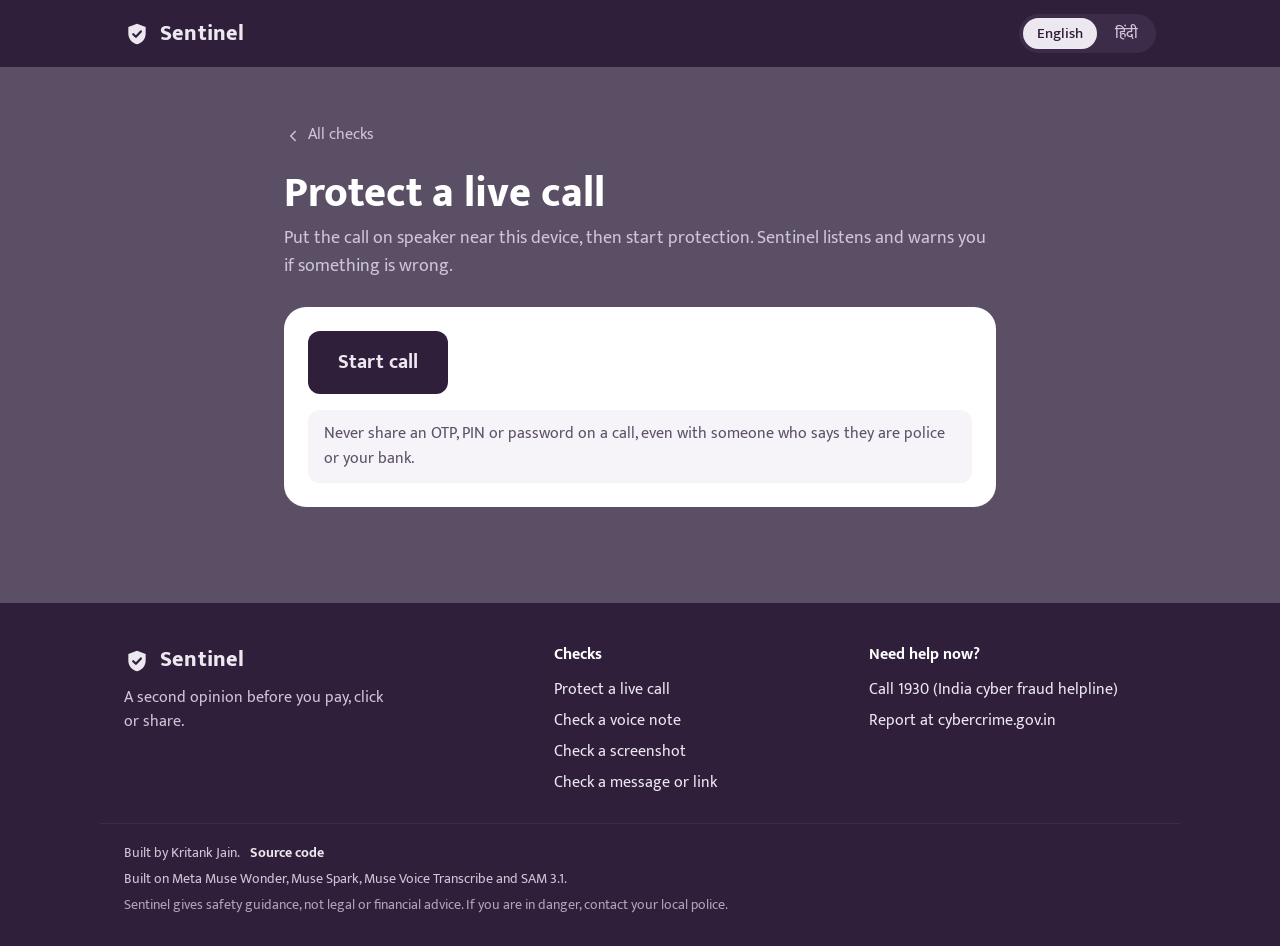
==== commit cc107563: "Add one-click samples and repo link" ====
--- a/web/call.html
+++ b/web/call.html
@@ -8,8 +8,8 @@
   <link rel="preconnect" href="https://fonts.gstatic.com" crossorigin>
   <link href="https://fonts.googleapis.com/css2?family=Mukta:wght@400;500;700;800&display=swap" rel="stylesheet">
   <link rel="icon" href="favicon.svg" type="image/svg+xml">
-  <link rel="stylesheet" href="style.css?v=12">
-  <script src="app.js?v=12" defer></script>
+  <link rel="stylesheet" href="style.css?v=13">
+  <script src="app.js?v=13" defer></script>
 </head>
 <body>
 
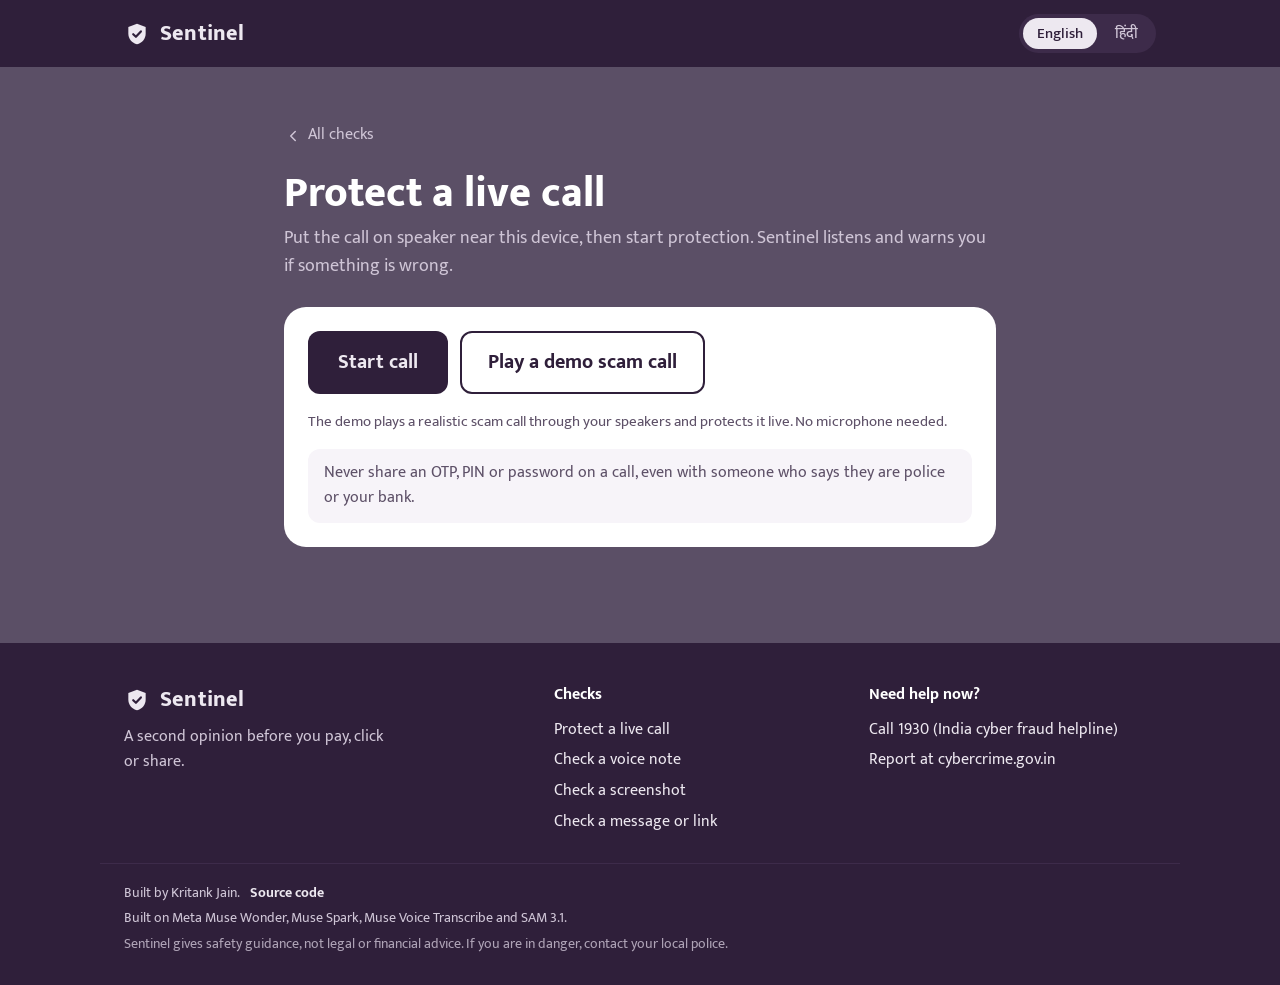
==== commit 2252d2ef: "Add demo scam call to live call page" ====
--- a/web/call.html
+++ b/web/call.html
@@ -8,8 +8,8 @@
   <link rel="preconnect" href="https://fonts.gstatic.com" crossorigin>
   <link href="https://fonts.googleapis.com/css2?family=Mukta:wght@400;500;700;800&display=swap" rel="stylesheet">
   <link rel="icon" href="favicon.svg" type="image/svg+xml">
-  <link rel="stylesheet" href="style.css?v=13">
-  <script src="app.js?v=13" defer></script>
+  <link rel="stylesheet" href="style.css?v=14">
+  <script src="app.js?v=14" defer></script>
 </head>
 <body>
 
@@ -40,7 +40,11 @@
 
     <!-- Before the call -->
     <div class="sheet call-start" id="start-view">
-      <button type="button" class="btn-primary" id="start" data-i18n="call.start">Start call</button>
+      <div class="call-buttons">
+        <button type="button" class="btn-primary" id="start" data-i18n="call.start">Start call</button>
+        <button type="button" class="btn-secondary" id="demo" data-i18n="call.demo">Play a demo scam call</button>
+      </div>
+      <p class="demo-note" data-i18n="call.demoNote">The demo plays a realistic scam call through your speakers and protects it live. No microphone needed.</p>
       <p class="call-tip" data-i18n="call.tip">Never share an OTP, PIN or password on a call, even with someone who says they are police or your bank.</p>
     </div>
 
@@ -129,6 +133,7 @@
       const overlay = $("stop");
 
       let ws = null, mic = null, tick = null, ending = false;
+      let demoMode = false, demo = null, demoAudio = null;   // demo: playback + streaming of the sample call
       let scammer = null, partialEl = null, serverError = false, lastVerdict = null;
 
       function showError(text) {
@@ -210,6 +215,11 @@
       }
 
       function showStop(msg) {
+        if (demoMode && demo) {           // in the demo, Sentinel interrupts the call at the dangerous moment
+          demo.stop();
+          demo = null;
+          setTimeout(() => end(), 300);
+        }
         $("stop-message").textContent = msg.message || "";
         $("stop-action").textContent = msg.action || "";
         overlay.hidden = false;
@@ -226,7 +236,62 @@
         $("end").focus();
       });
 
+      // Load the demo call once: a decoded buffer to play, and 24 kHz mono samples to stream.
+      async function loadDemoAudio() {
+        if (demoAudio) return demoAudio;
+        const res = await fetch("samples/demo_call.wav");
+        if (!res.ok) throw new Error(t("error.sample"));
+        const bytes = await res.arrayBuffer();
+        const ctx = new AudioContext();
+        const buffer = await ctx.decodeAudioData(bytes);
+        await ctx.close();
+        const off = new OfflineAudioContext(1, Math.ceil(buffer.duration * TARGET_RATE), TARGET_RATE);
+        const src = off.createBufferSource();
+        src.buffer = buffer;
+        src.connect(off.destination);
+        src.start();
+        const samples = (await off.startRendering()).getChannelData(0);
+        demoAudio = { buffer, samples };
+        return demoAudio;
+      }
+
+      // Play the call through the speakers and stream the same audio, in real time, to Sentinel.
+      function startDemo({ buffer, samples }) {
+        const FRAME = TARGET_RATE * 80 / 1000;                 // 80 ms per frame
+        const ctx = new AudioContext();
+        const player = ctx.createBufferSource();
+        player.buffer = buffer;
+        player.connect(ctx.destination);
+        const t0 = ctx.currentTime + 0.1;
+        player.start(t0);
+        let sent = 0, finished = false;
+
+        const pump = setInterval(() => {
+          if (ws?.readyState !== WebSocket.OPEN) return;
+          const due = Math.min(samples.length, Math.floor((ctx.currentTime - t0) * TARGET_RATE));
+          while (sent + FRAME <= due) {
+            ws.send(toPcm24k(samples.subarray(sent, sent + FRAME), TARGET_RATE));
+            sent += FRAME;
+          }
+          if (!finished && sent + FRAME > samples.length) {
+            finished = true;
+            ws.send(toPcm24k(new Float32Array(TARGET_RATE * 1.5), TARGET_RATE));   // short silence so the last sentence completes
+            setTimeout(() => end(), 1500);
+          }
+        }, 40);
+
+        return {
+          stop() {
+            clearInterval(pump);
+            try { player.stop(); } catch { /* already stopped */ }
+            ctx.close();
+          },
+        };
+      }
+
       async function cleanup() {
+        demo?.stop();
+        demo = null;
         clearInterval(tick);
         const active = mic;
         mic = null;
@@ -235,8 +300,18 @@
         }
       }
 
-      async function start() {
+      async function start(mode) {
+        demoMode = mode === "demo";
         errorBox.hidden = true;
+        let demoData = null;
+        if (demoMode) {
+          try {
+            demoData = await loadDemoAudio();
+          } catch (err) {
+            showError(err.message || t("error.sample"));
+            return;
+          }
+        }
         ending = false;
         serverError = false;
         lastVerdict = null;
@@ -256,7 +331,9 @@
           const msg = JSON.parse(event.data);
           switch (msg.type) {
             case "ready":
-              try {
+              if (demoMode) {
+                demo = startDemo(demoData);
+              } else try {
                 mic = await startMic((chunk, rate) => {
                   if (ws?.readyState !== WebSocket.OPEN) return;
                   const pcm = toPcm24k(chunk, rate);
@@ -304,9 +381,10 @@
         setStatus("call.ended", true);
       }
 
-      $("start").addEventListener("click", start);
+      $("start").addEventListener("click", () => start("mic"));
+      $("demo").addEventListener("click", () => start("demo"));
       $("end").addEventListener("click", end);
-      $("again").addEventListener("click", start);
+      $("again").addEventListener("click", () => start(demoMode ? "demo" : "mic"));
       window.addEventListener("beforeunload", () => ws?.close());
     });
   </script>
--- a/web/style.css
+++ b/web/style.css
@@ -966,3 +966,29 @@
 @media (prefers-reduced-motion: reduce) {
   .pulse { animation: none; }
 }
+
+
+/* ---------- Demo call ---------- */
+
+.call-buttons { display: flex; flex-wrap: wrap; gap: 12px; }
+
+.btn-secondary {
+  font: inherit;
+  font-size: 20px;
+  font-weight: 700;
+  padding: 14px 26px;
+  border-radius: var(--radius-control);
+  border: 2px solid var(--plum);
+  background: var(--white);
+  color: var(--plum);
+  cursor: pointer;
+}
+.btn-secondary:hover { background: var(--lilac); }
+.btn-secondary:focus-visible { outline: 3px solid var(--plum); outline-offset: 3px; }
+
+.demo-note { margin: 0; font-size: 15px; color: var(--ink-soft); }
+
+@media (max-width: 760px) {
+  .call-buttons { flex-direction: column; width: 100%; }
+  .call-buttons button { width: 100%; }
+}
